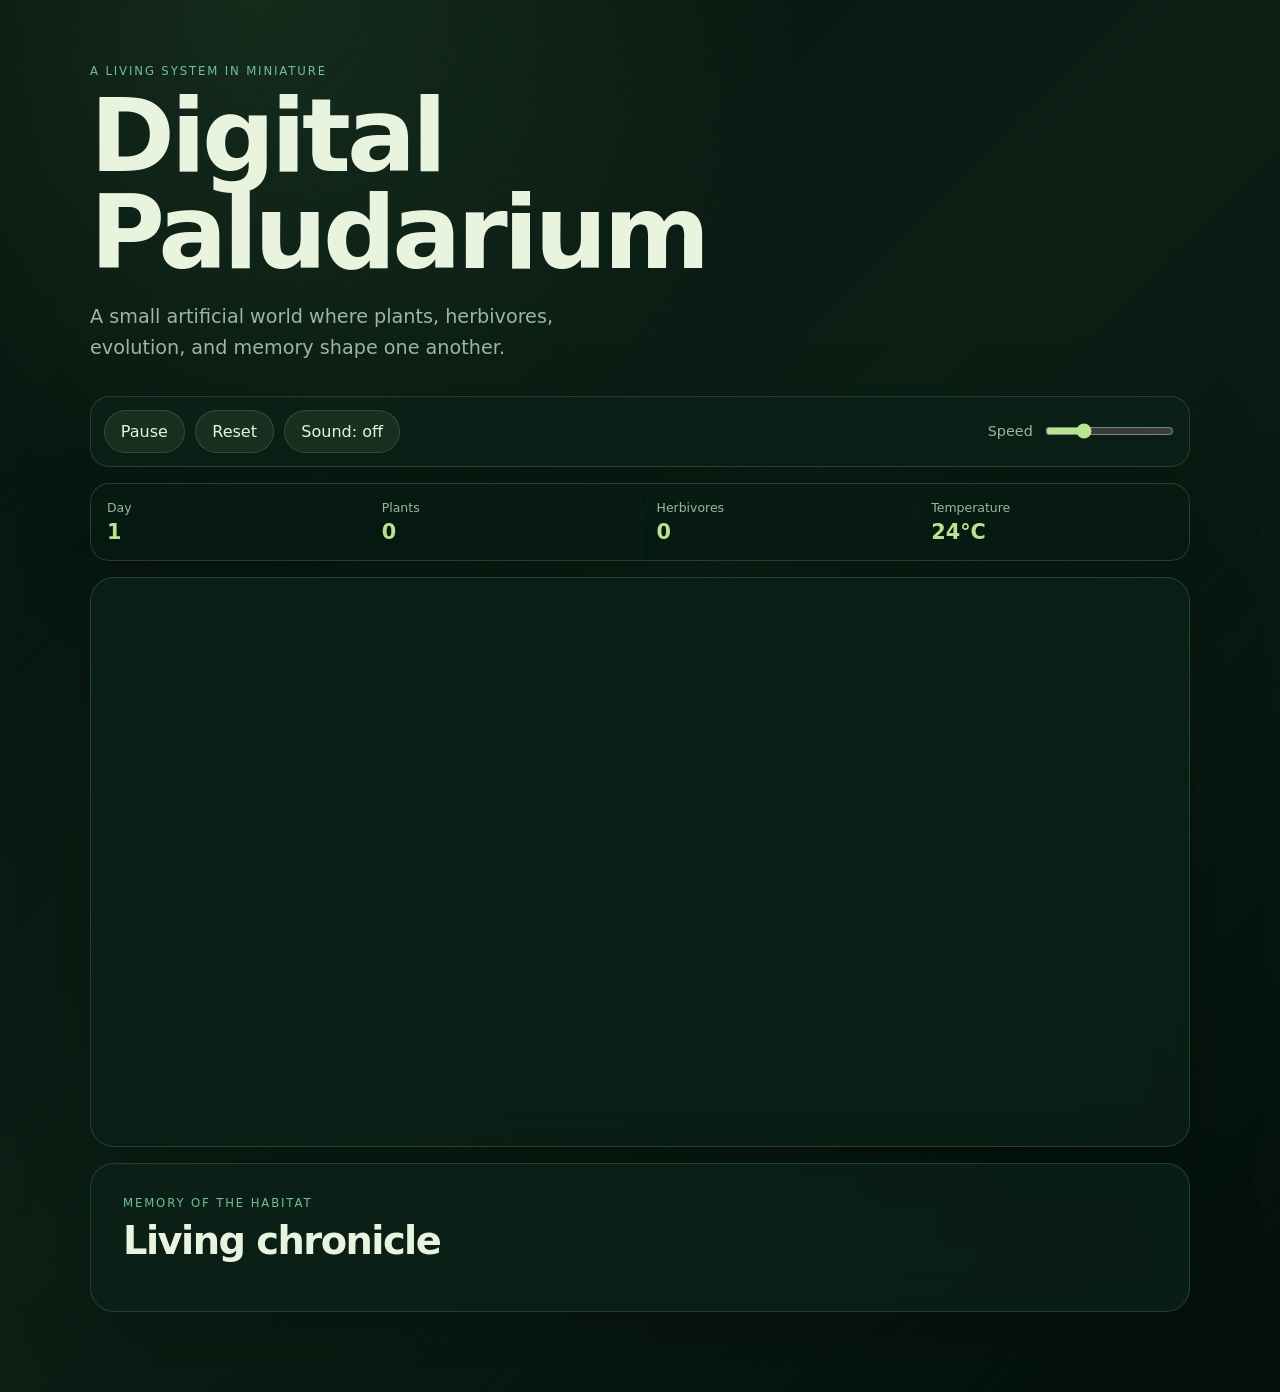
==== index.html @ e99f4d15 "Preserve Digital Paludarium baseline" ====
<!doctype html>
<html lang="en">
<head>
  <meta charset="UTF-8" />
  <meta name="viewport" content="width=device-width, initial-scale=1.0" />
  <meta name="theme-color" content="#07130d" />
  <title>Digital Paludarium</title>
  <link rel="stylesheet" href="style.css" />
</head>
<body>
  <main class="app-shell">
    <section class="hero">
      <p class="eyebrow">A living system in miniature</p>
      <h1>Digital Paludarium</h1>
      <p class="lede">A small artificial world where plants, herbivores, evolution, and memory shape one another.</p>
    </section>

    <section class="controls" aria-label="Simulation controls">
      <button id="toggleBtn">Pause</button>
      <button id="resetBtn">Reset</button>
      <button id="soundBtn">Sound: off</button>
      <label>Speed <input id="speedRange" type="range" min="0.25" max="3" value="1" step="0.25" /></label>
    </section>

    <section class="stats" aria-live="polite">
      <div><span>Day</span><strong id="dayStat">1</strong></div>
      <div><span>Plants</span><strong id="plantStat">0</strong></div>
      <div><span>Herbivores</span><strong id="herbivoreStat">0</strong></div>
      <div><span>Temperature</span><strong id="tempStat">24°C</strong></div>
    </section>

    <section class="world-card">
      <canvas id="world" aria-label="Animated paludarium simulation"></canvas>
    </section>

    <section class="chronicle-card">
      <div class="section-heading">
        <p class="eyebrow">Memory of the habitat</p>
        <h2>Living chronicle</h2>
      </div>
      <ol id="chronicle" class="chronicle"></ol>
    </section>
  </main>

  <script src="audio-safety.js"></script>
  <script src="main.js"></script>
</body>
</html>
---- style.css ----
:root {
  color-scheme: dark;
  --bg: #06110c;
  --panel: rgba(11, 34, 24, 0.76);
  --panel-strong: rgba(14, 45, 31, 0.9);
  --line: rgba(156, 216, 164, 0.18);
  --text: #e9f4df;
  --muted: #9db79d;
  --accent: #b8e68f;
  --accent-2: #72c09a;
  font-family: Inter, ui-sans-serif, system-ui, -apple-system, BlinkMacSystemFont, "Segoe UI", sans-serif;
}

* { box-sizing: border-box; }

body {
  margin: 0;
  min-height: 100vh;
  background:
    radial-gradient(circle at 20% 0%, rgba(82, 153, 96, 0.18), transparent 34rem),
    linear-gradient(135deg, #06110c, #0b1f15 48%, #04100b);
  color: var(--text);
}

button, input { font: inherit; }

button {
  border: 1px solid var(--line);
  border-radius: 999px;
  background: rgba(189, 234, 143, 0.08);
  color: var(--text);
  padding: 0.7rem 1rem;
  cursor: pointer;
}

button:hover { background: rgba(189, 234, 143, 0.16); }

.app-shell {
  width: min(1100px, calc(100% - 2rem));
  margin: 0 auto;
  padding: 4rem 0 5rem;
}

.hero { max-width: 680px; margin-bottom: 2rem; }

.eyebrow {
  margin: 0 0 0.55rem;
  color: var(--accent-2);
  font-size: 0.73rem;
  letter-spacing: 0.16em;
  text-transform: uppercase;
}

h1, h2 { margin: 0; letter-spacing: -0.04em; }

h1 { font-size: clamp(2.8rem, 8vw, 6.5rem); line-height: 0.95; }

h2 { font-size: clamp(1.6rem, 3vw, 2.6rem); }

.lede {
  max-width: 560px;
  color: var(--muted);
  font-size: clamp(1rem, 2vw, 1.2rem);
  line-height: 1.65;
}

.controls,
.stats,
.world-card,
.chronicle-card {
  border: 1px solid var(--line);
  background: var(--panel);
  backdrop-filter: blur(20px);
  box-shadow: 0 24px 80px rgba(0, 0, 0, 0.2);
}

.controls {
  display: flex;
  flex-wrap: wrap;
  gap: 0.65rem;
  align-items: center;
  padding: 0.8rem;
  border-radius: 1.2rem;
}

.controls label {
  display: flex;
  align-items: center;
  gap: 0.65rem;
  margin-left: auto;
  color: var(--muted);
  font-size: 0.9rem;
}

input[type="range"] { accent-color: var(--accent); }

.stats {
  display: grid;
  grid-template-columns: repeat(4, 1fr);
  gap: 1px;
  overflow: hidden;
  margin-top: 1rem;
  border-radius: 1.2rem;
}

.stats div {
  padding: 1rem;
  background: rgba(1, 13, 8, 0.22);
}

.stats span,
.stats strong { display: block; }
.stats span { color: var(--muted); font-size: 0.78rem; }
.stats strong { margin-top: 0.3rem; color: var(--accent); font-size: 1.3rem; }

.world-card {
  height: min(62vw, 570px);
  min-height: 330px;
  margin-top: 1rem;
  overflow: hidden;
  border-radius: 1.5rem;
}

canvas { display: block; width: 100%; height: 100%; }

.chronicle-card {
  margin-top: 1rem;
  padding: clamp(1.2rem, 3vw, 2rem);
  border-radius: 1.5rem;
}

.section-heading { margin-bottom: 1rem; }

.chronicle {
  display: grid;
  gap: 0.65rem;
  margin: 0;
  padding: 0;
  list-style: none;
}

.chronicle li {
  display: grid;
  grid-template-columns: 5.5rem 1fr;
  gap: 1rem;
  padding: 0.85rem 0;
  border-top: 1px solid var(--line);
  color: var(--muted);
  line-height: 1.5;
}

.chronicle li span {
  color: var(--accent);
  font-variant-numeric: tabular-nums;
}

@media (max-width: 620px) {
  .app-shell { width: min(100% - 1rem, 1100px); padding-top: 2rem; }
  .controls label { width: 100%; margin-left: 0; }
  .stats { grid-template-columns: repeat(2, 1fr); }
  .world-card { height: 85vw; min-height: 300px; }
  .chronicle li { grid-template-columns: 4.5rem 1fr; gap: 0.6rem; }
}
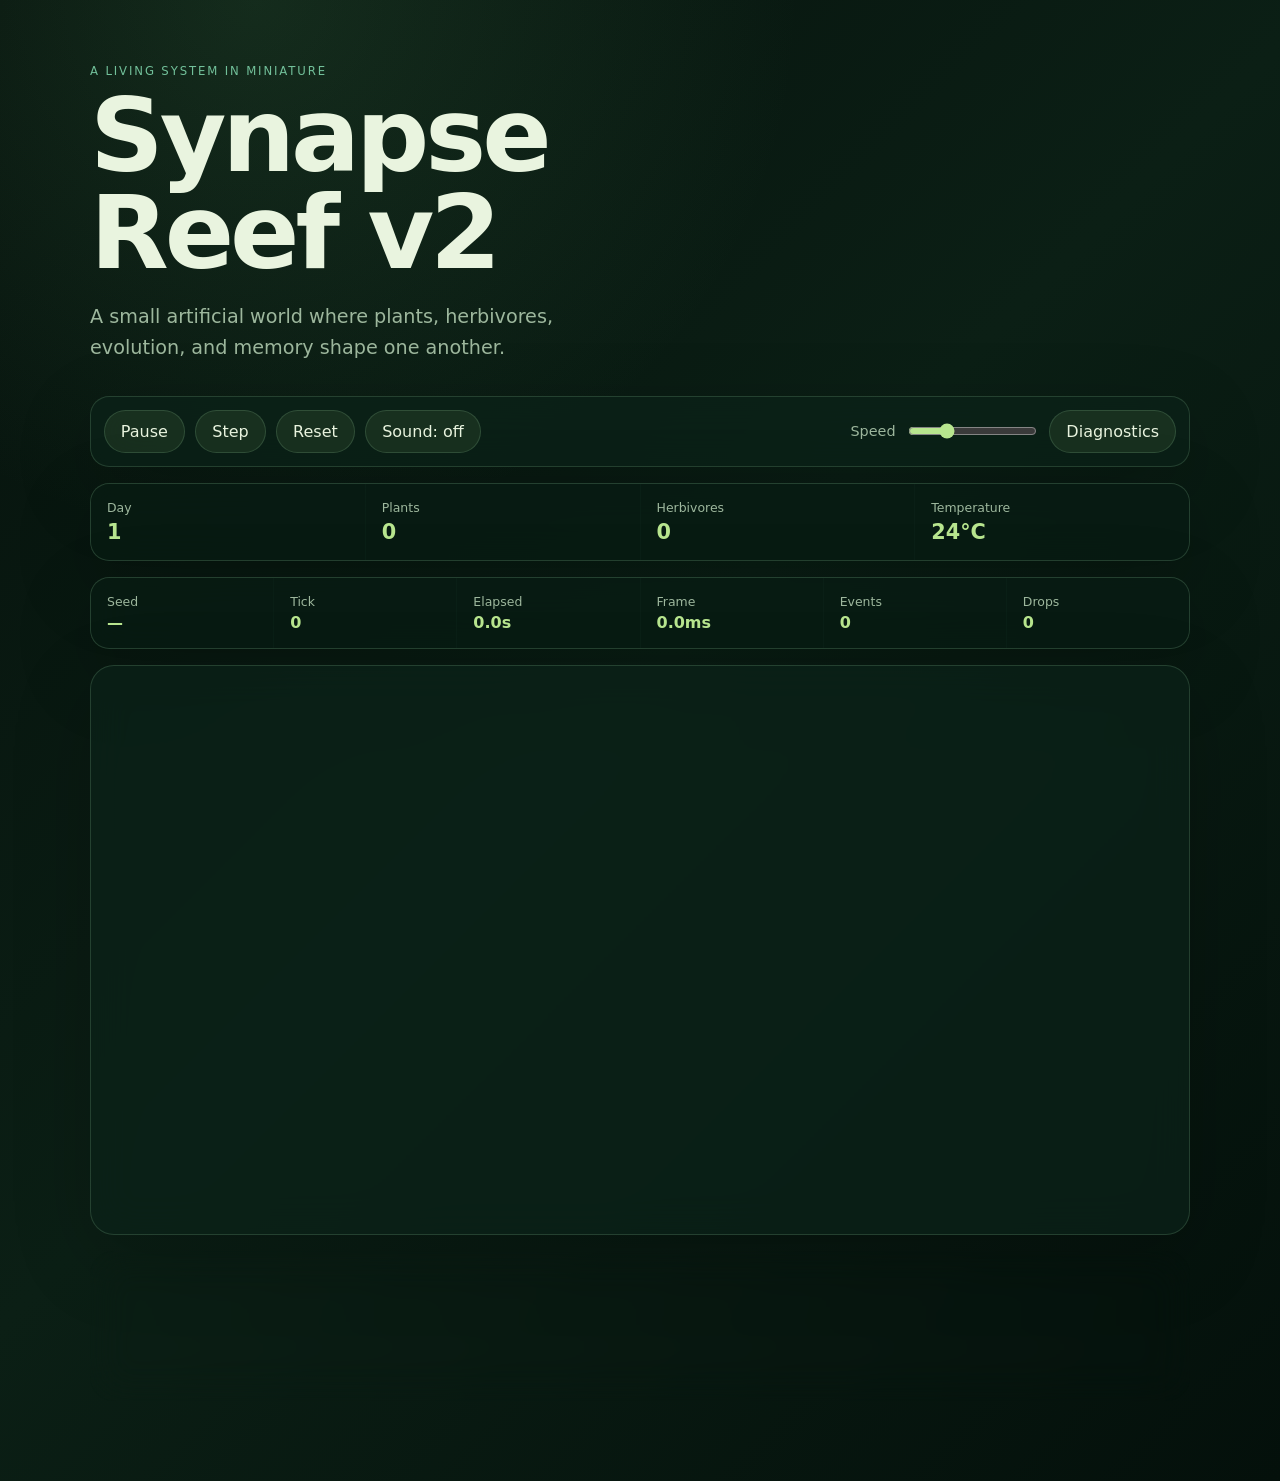
==== commit 748c5a37: "Add Phase 1 deterministic diagnostics foundation" ====
--- a/index.html
+++ b/index.html
@@ -4,22 +4,24 @@
   <meta charset="UTF-8" />
   <meta name="viewport" content="width=device-width, initial-scale=1.0" />
   <meta name="theme-color" content="#07130d" />
-  <title>Digital Paludarium</title>
+  <title>Synapse Reef v2</title>
   <link rel="stylesheet" href="style.css" />
 </head>
 <body>
   <main class="app-shell">
     <section class="hero">
       <p class="eyebrow">A living system in miniature</p>
-      <h1>Digital Paludarium</h1>
+      <h1>Synapse Reef v2</h1>
       <p class="lede">A small artificial world where plants, herbivores, evolution, and memory shape one another.</p>
     </section>
 
     <section class="controls" aria-label="Simulation controls">
       <button id="toggleBtn">Pause</button>
+      <button id="stepBtn">Step</button>
       <button id="resetBtn">Reset</button>
       <button id="soundBtn">Sound: off</button>
       <label>Speed <input id="speedRange" type="range" min="0.25" max="3" value="1" step="0.25" /></label>
+      <button id="diagnosticsBtn" aria-expanded="false">Diagnostics</button>
     </section>
 
     <section class="stats" aria-live="polite">
@@ -27,6 +29,15 @@
       <div><span>Plants</span><strong id="plantStat">0</strong></div>
       <div><span>Herbivores</span><strong id="herbivoreStat">0</strong></div>
       <div><span>Temperature</span><strong id="tempStat">24°C</strong></div>
+    </section>
+
+    <section id="diagnostics" class="diagnostics" hidden aria-live="polite">
+      <div><span>Seed</span><strong id="seedDiag">—</strong></div>
+      <div><span>Tick</span><strong id="tickDiag">0</strong></div>
+      <div><span>Elapsed</span><strong id="elapsedDiag">0.0s</strong></div>
+      <div><span>Frame</span><strong id="frameDiag">0.0ms</strong></div>
+      <div><span>Events</span><strong id="eventsDiag">0</strong></div>
+      <div><span>Drops</span><strong id="dropsDiag">0</strong></div>
     </section>
 
     <section class="world-card">
@@ -43,6 +54,7 @@
   </main>
 
   <script src="audio-safety.js"></script>
+  <script src="phase-1-foundation.js"></script>
   <script src="main.js"></script>
 </body>
 </html>
--- a/style.css
+++ b/style.css
@@ -66,6 +66,7 @@
 
 .controls,
 .stats,
+.diagnostics,
 .world-card,
 .chronicle-card {
   border: 1px solid var(--line);
@@ -94,7 +95,8 @@
 
 input[type="range"] { accent-color: var(--accent); }
 
-.stats {
+.stats,
+.diagnostics {
   display: grid;
   grid-template-columns: repeat(4, 1fr);
   gap: 1px;
@@ -103,15 +105,23 @@
   border-radius: 1.2rem;
 }
 
-.stats div {
+.diagnostics { grid-template-columns: repeat(6, 1fr); }
+
+.stats div,
+.diagnostics div {
   padding: 1rem;
   background: rgba(1, 13, 8, 0.22);
 }
 
 .stats span,
-.stats strong { display: block; }
-.stats span { color: var(--muted); font-size: 0.78rem; }
-.stats strong { margin-top: 0.3rem; color: var(--accent); font-size: 1.3rem; }
+.stats strong,
+.diagnostics span,
+.diagnostics strong { display: block; }
+.stats span,
+.diagnostics span { color: var(--muted); font-size: 0.78rem; }
+.stats strong,
+.diagnostics strong { margin-top: 0.3rem; color: var(--accent); font-size: 1.3rem; }
+.diagnostics strong { font-size: 1rem; }
 
 .world-card {
   height: min(62vw, 570px);
@@ -154,6 +164,10 @@
   font-variant-numeric: tabular-nums;
 }
 
+@media (max-width: 760px) {
+  .diagnostics { grid-template-columns: repeat(3, 1fr); }
+}
+
 @media (max-width: 620px) {
   .app-shell { width: min(100% - 1rem, 1100px); padding-top: 2rem; }
   .controls label { width: 100%; margin-left: 0; }
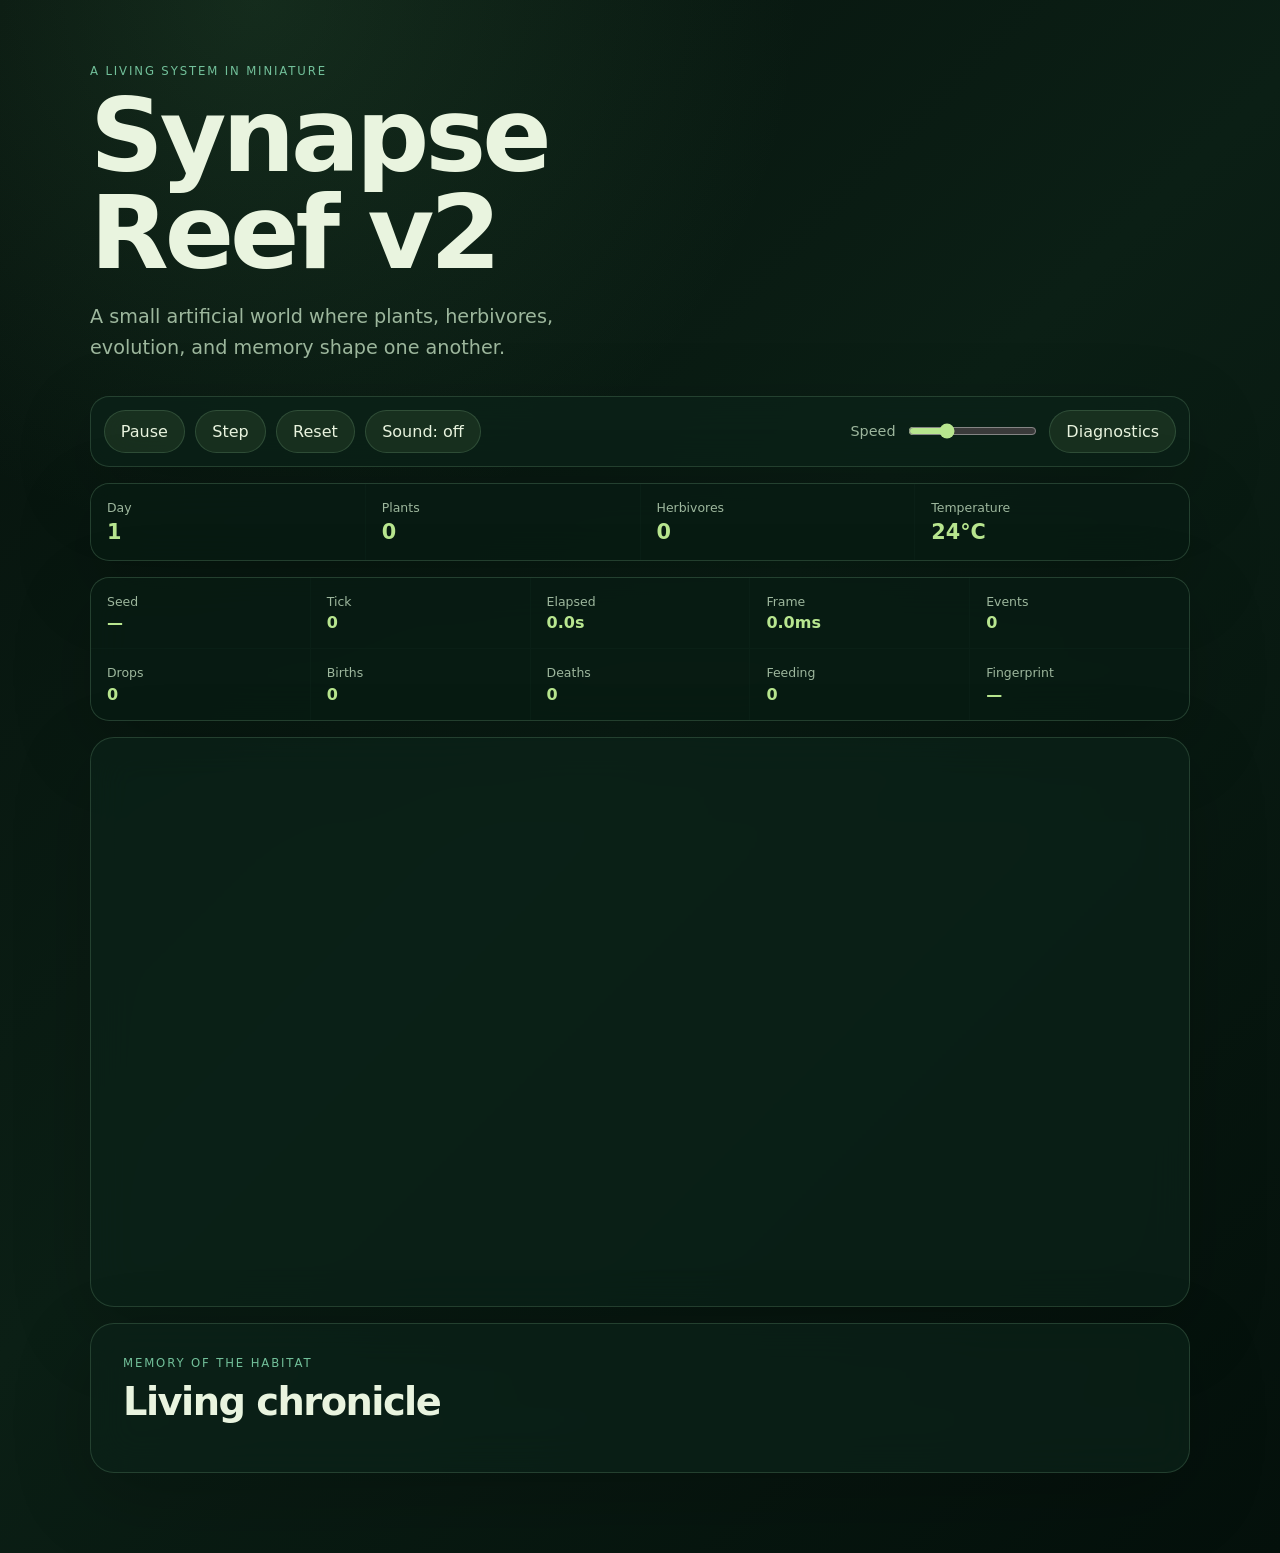
==== commit 49613d8d: "Harden Phase 1 determinism and event accounting" ====
--- a/index.html
+++ b/index.html
@@ -38,6 +38,10 @@
       <div><span>Frame</span><strong id="frameDiag">0.0ms</strong></div>
       <div><span>Events</span><strong id="eventsDiag">0</strong></div>
       <div><span>Drops</span><strong id="dropsDiag">0</strong></div>
+      <div><span>Births</span><strong id="birthsDiag">0</strong></div>
+      <div><span>Deaths</span><strong id="deathsDiag">0</strong></div>
+      <div><span>Feeding</span><strong id="feedingsDiag">0</strong></div>
+      <div><span>Fingerprint</span><strong id="fingerprintDiag">—</strong></div>
     </section>
 
     <section class="world-card">
--- a/style.css
+++ b/style.css
@@ -105,7 +105,7 @@
   border-radius: 1.2rem;
 }
 
-.diagnostics { grid-template-columns: repeat(6, 1fr); }
+.diagnostics { grid-template-columns: repeat(5, 1fr); }
 
 .stats div,
 .diagnostics div {
@@ -121,7 +121,7 @@
 .diagnostics span { color: var(--muted); font-size: 0.78rem; }
 .stats strong,
 .diagnostics strong { margin-top: 0.3rem; color: var(--accent); font-size: 1.3rem; }
-.diagnostics strong { font-size: 1rem; }
+.diagnostics strong { font-size: 1rem; overflow-wrap: anywhere; }
 
 .world-card {
   height: min(62vw, 570px);
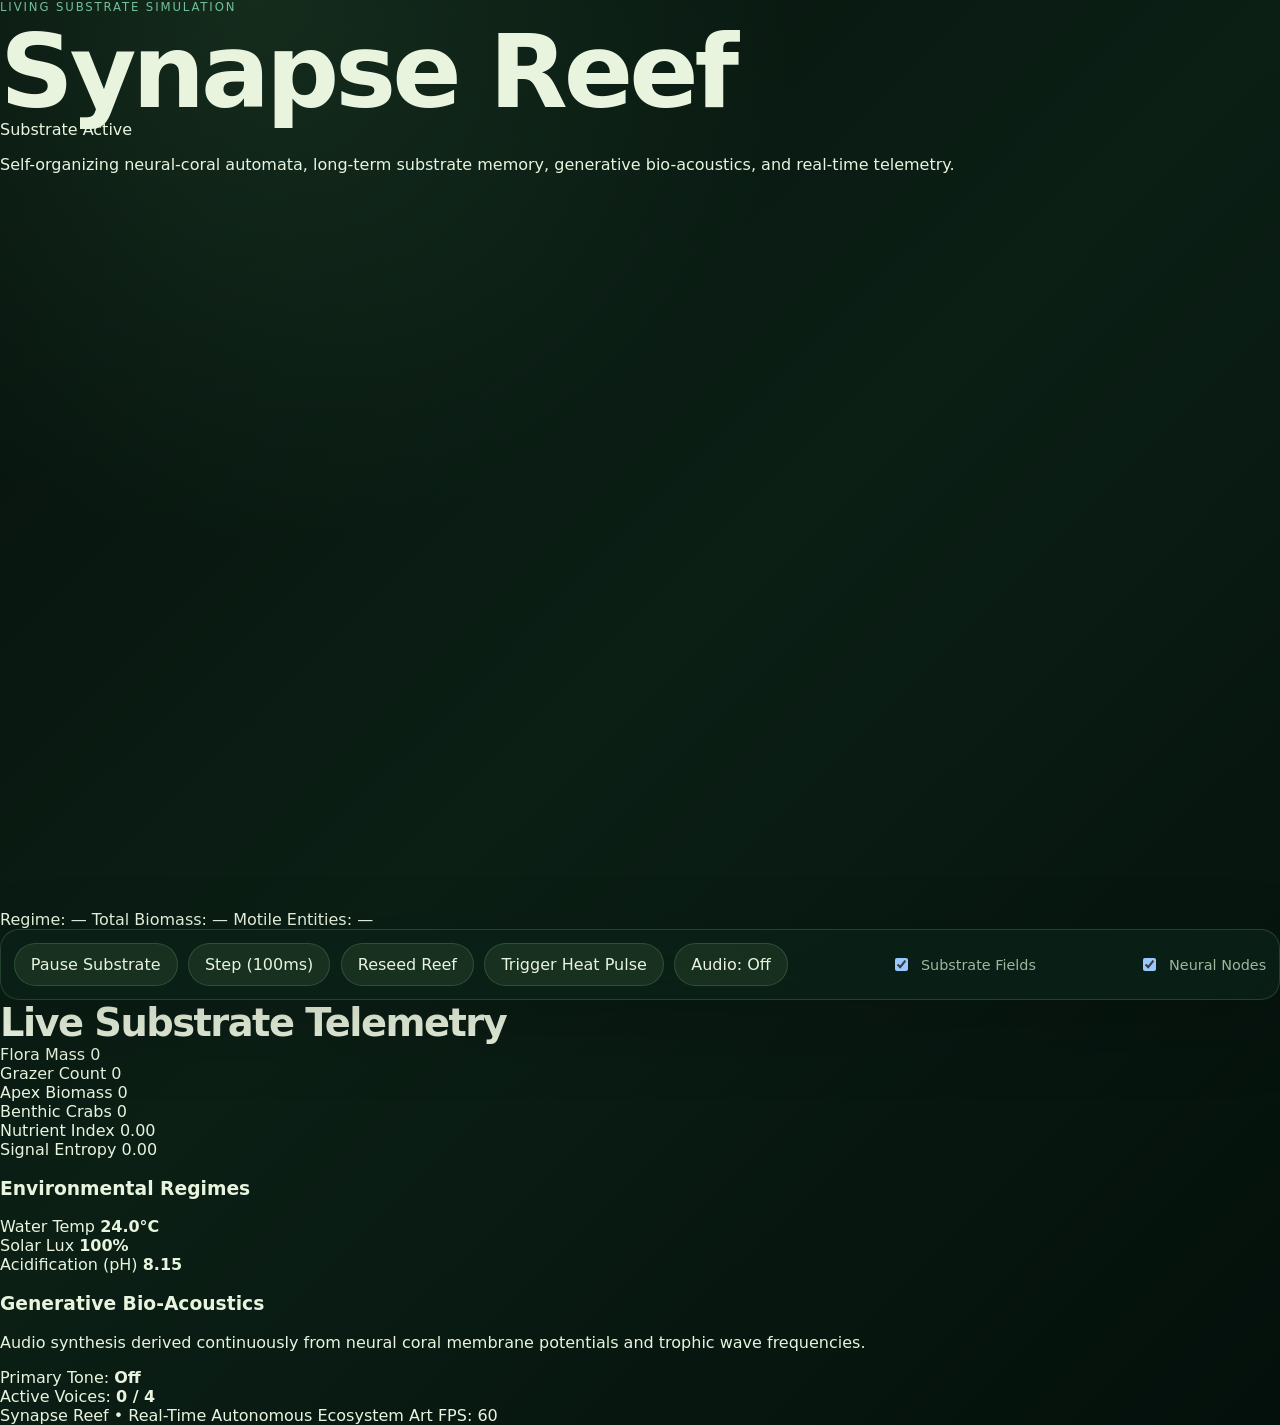
==== commit 36215df5: "Replace index.html with authentic 1:1 gallery version" ====
--- a/index.html
+++ b/index.html
@@ -1,64 +1,118 @@
-<!doctype html>
+<!DOCTYPE html>
 <html lang="en">
 <head>
-  <meta charset="UTF-8" />
-  <meta name="viewport" content="width=device-width, initial-scale=1.0" />
-  <meta name="theme-color" content="#07130d" />
-  <title>Synapse Reef v2</title>
-  <link rel="stylesheet" href="style.css" />
+  <meta charset="UTF-8">
+  <meta name="viewport" content="width=device-width, initial-scale=1.0">
+  <title>Synapse Reef</title>
+  <link rel="stylesheet" href="style.css">
 </head>
 <body>
-  <main class="app-shell">
-    <section class="hero">
-      <p class="eyebrow">A living system in miniature</p>
-      <h1>Synapse Reef v2</h1>
-      <p class="lede">A small artificial world where plants, herbivores, evolution, and memory shape one another.</p>
-    </section>
+  <div class="wrap">
+    <header class="header">
+      <div class="title-row">
+        <div>
+          <p class="eyebrow">Living Substrate Simulation</p>
+          <h1>Synapse Reef</h1>
+        </div>
+        <div class="status-pill" id="systemState">Substrate Active</div>
+      </div>
+      <p class="subtitle">
+        Self-organizing neural-coral automata, long-term substrate memory, generative bio-acoustics, and real-time telemetry.
+      </p>
+    </header>
 
-    <section class="controls" aria-label="Simulation controls">
-      <button id="toggleBtn">Pause</button>
-      <button id="stepBtn">Step</button>
-      <button id="resetBtn">Reset</button>
-      <button id="soundBtn">Sound: off</button>
-      <label>Speed <input id="speedRange" type="range" min="0.25" max="3" value="1" step="0.25" /></label>
-      <button id="diagnosticsBtn" aria-expanded="false">Diagnostics</button>
-    </section>
+    <main class="grid">
+      <section class="viewport-card card">
+        <div class="canvas-wrap">
+          <canvas id="reefCanvas" width="960" height="540"></canvas>
+          <div class="hud" id="hud">
+            <span id="hudRegime">Regime: —</span>
+            <span id="hudBiomass">Total Biomass: —</span>
+            <span id="hudOrganisms">Motile Entities: —</span>
+          </div>
+        </div>
+        <div class="controls">
+          <button id="toggleBtn" class="btn primary">Pause Substrate</button>
+          <button id="stepBtn" class="btn">Step (100ms)</button>
+          <button id="seedBtn" class="btn">Reseed Reef</button>
+          <button id="stressBtn" class="btn danger">Trigger Heat Pulse</button>
+          <button id="audioBtn" class="btn secondary">Audio: Off</button>
+          <label class="toggle-wrap">
+            <input type="checkbox" id="fieldToggle" checked>
+            <span>Substrate Fields</span>
+          </label>
+          <label class="toggle-wrap">
+            <input type="checkbox" id="neuralToggle" checked>
+            <span>Neural Nodes</span>
+          </label>
+        </div>
+      </section>
 
-    <section class="stats" aria-live="polite">
-      <div><span>Day</span><strong id="dayStat">1</strong></div>
-      <div><span>Plants</span><strong id="plantStat">0</strong></div>
-      <div><span>Herbivores</span><strong id="herbivoreStat">0</strong></div>
-      <div><span>Temperature</span><strong id="tempStat">24°C</strong></div>
-    </section>
+      <section class="telemetry-card card">
+        <h2>Live Substrate Telemetry</h2>
+        <div class="metric-grid">
+          <div class="metric">
+            <span class="metric-label">Flora Mass</span>
+            <span class="metric-val" id="floraVal">0</span>
+          </div>
+          <div class="metric">
+            <span class="metric-label">Grazer Count</span>
+            <span class="metric-val" id="grazerVal">0</span>
+          </div>
+          <div class="metric">
+            <span class="metric-label">Apex Biomass</span>
+            <span class="metric-val" id="apexVal">0</span>
+          </div>
+          <div class="metric">
+            <span class="metric-label">Benthic Crabs</span>
+            <span class="metric-val" id="crabVal">0</span>
+          </div>
+          <div class="metric">
+            <span class="metric-label">Nutrient Index</span>
+            <span class="metric-val" id="nutrientVal">0.00</span>
+          </div>
+          <div class="metric">
+            <span class="metric-label">Signal Entropy</span>
+            <span class="metric-val" id="entropyVal">0.00</span>
+          </div>
+        </div>
 
-    <section id="diagnostics" class="diagnostics" hidden aria-live="polite">
-      <div><span>Seed</span><strong id="seedDiag">—</strong></div>
-      <div><span>Tick</span><strong id="tickDiag">0</strong></div>
-      <div><span>Elapsed</span><strong id="elapsedDiag">0.0s</strong></div>
-      <div><span>Frame</span><strong id="frameDiag">0.0ms</strong></div>
-      <div><span>Events</span><strong id="eventsDiag">0</strong></div>
-      <div><span>Drops</span><strong id="dropsDiag">0</strong></div>
-      <div><span>Births</span><strong id="birthsDiag">0</strong></div>
-      <div><span>Deaths</span><strong id="deathsDiag">0</strong></div>
-      <div><span>Feeding</span><strong id="feedingsDiag">0</strong></div>
-      <div><span>Fingerprint</span><strong id="fingerprintDiag">—</strong></div>
-    </section>
+        <div class="env-block">
+          <h3>Environmental Regimes</h3>
+          <div class="regime-grid">
+            <div class="env-item">
+              <span>Water Temp</span>
+              <strong id="tempDisplay">24.0°C</strong>
+            </div>
+            <div class="env-item">
+              <span>Solar Lux</span>
+              <strong id="luxDisplay">100%</strong>
+            </div>
+            <div class="env-item">
+              <span>Acidification (pH)</span>
+              <strong id="phDisplay">8.15</strong>
+            </div>
+          </div>
+        </div>
 
-    <section class="world-card">
-      <canvas id="world" aria-label="Animated paludarium simulation"></canvas>
-    </section>
+        <div class="audio-panel">
+          <h3>Generative Bio-Acoustics</h3>
+          <p class="subtle">Audio synthesis derived continuously from neural coral membrane potentials and trophic wave frequencies.</p>
+          <div class="audio-metrics">
+            <div><span>Primary Tone:</span> <strong id="toneDisplay">Off</strong></div>
+            <div><span>Active Voices:</span> <strong id="voicesDisplay">0 / 4</strong></div>
+          </div>
+        </div>
+      </section>
+    </main>
 
-    <section class="chronicle-card">
-      <div class="section-heading">
-        <p class="eyebrow">Memory of the habitat</p>
-        <h2>Living chronicle</h2>
-      </div>
-      <ol id="chronicle" class="chronicle"></ol>
-    </section>
-  </main>
+    <footer class="footer">
+      <span>Synapse Reef • Real-Time Autonomous Ecosystem Art</span>
+      <span id="fpsCounter">FPS: 60</span>
+    </footer>
+  </div>
 
   <script src="audio-safety.js"></script>
-  <script src="phase-1-foundation.js"></script>
   <script src="main.js"></script>
 </body>
 </html>
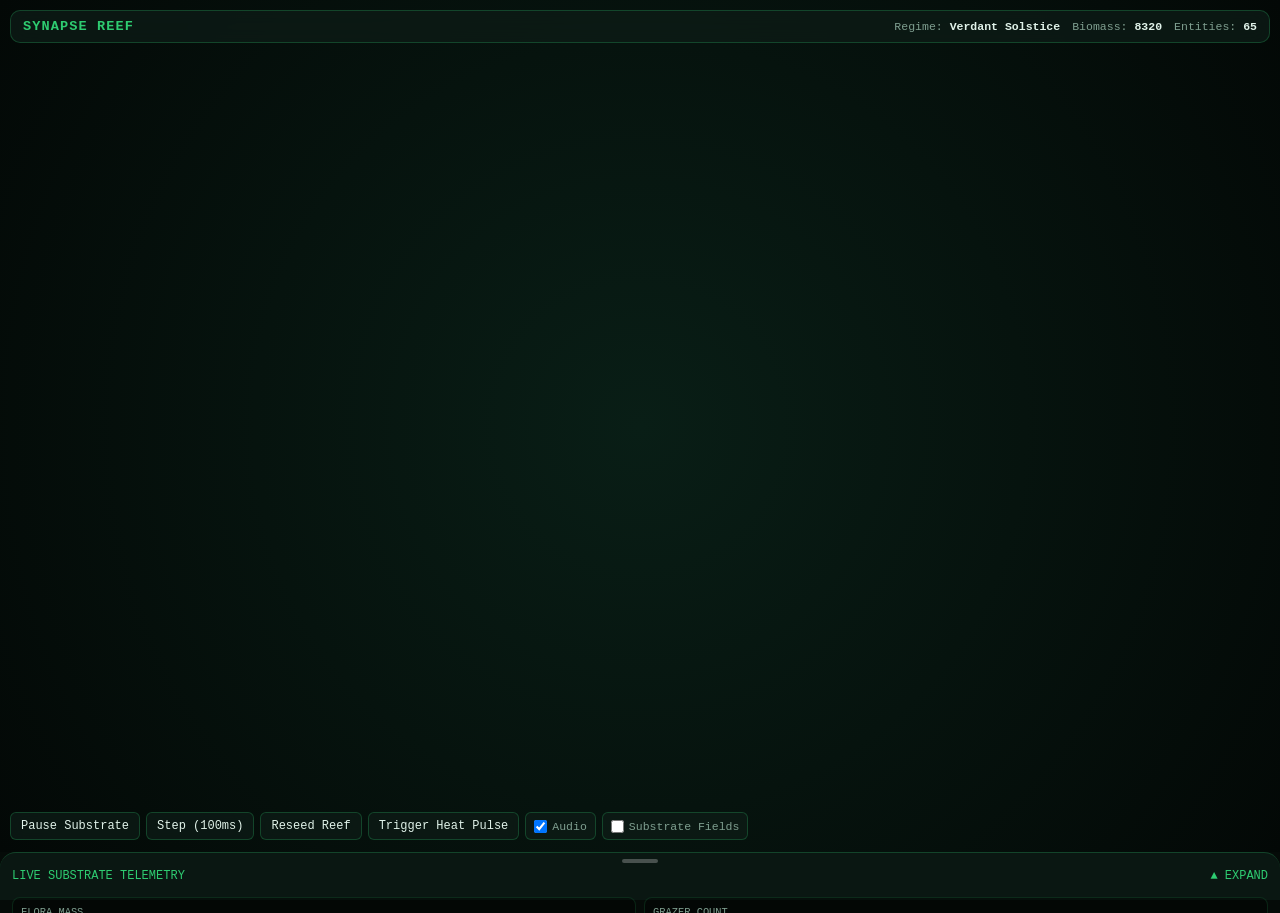
==== commit 96ff5937: "refactor: responsive full-viewport HUD and collapsible telemetry drawer" ====
--- a/index.html
+++ b/index.html
@@ -2,114 +2,84 @@
 <html lang="en">
 <head>
   <meta charset="UTF-8">
-  <meta name="viewport" content="width=device-width, initial-scale=1.0">
-  <title>Synapse Reef</title>
+  <meta name="viewport" content="width=device-width, initial-scale=1.0, maximum-scale=1.0, user-scalable=no, viewport-fit=cover">
+  <title>Synapse Reef • Autonomous Neural Coral</title>
   <link rel="stylesheet" href="style.css">
 </head>
 <body>
-  <div class="wrap">
-    <header class="header">
-      <div class="title-row">
-        <div>
-          <p class="eyebrow">Living Substrate Simulation</p>
+  <div class="app-container">
+    
+    <section class="viewport-section" id="viewport">
+      <div class="canvas-hud-header">
+        <div class="hud-title-group">
           <h1>Synapse Reef</h1>
         </div>
-        <div class="status-pill" id="systemState">Substrate Active</div>
+        <div class="hud-badges">
+          <span>Regime: <strong id="hudRegime">Verdant Solstice</strong></span>
+          <span>Biomass: <strong id="hudBiomass">8320</strong></span>
+          <span>Entities: <strong id="hudEntities">65</strong></span>
+        </div>
       </div>
-      <p class="subtitle">
-        Self-organizing neural-coral automata, long-term substrate memory, generative bio-acoustics, and real-time telemetry.
-      </p>
-    </header>
 
-    <main class="grid">
-      <section class="viewport-card card">
-        <div class="canvas-wrap">
-          <canvas id="reefCanvas" width="960" height="540"></canvas>
-          <div class="hud" id="hud">
-            <span id="hudRegime">Regime: —</span>
-            <span id="hudBiomass">Total Biomass: —</span>
-            <span id="hudOrganisms">Motile Entities: —</span>
+      <canvas id="reefCanvas"></canvas>
+
+      <div class="canvas-controls-bar">
+        <button class="control-btn" id="btnPause">Pause Substrate</button>
+        <button class="control-btn" id="btnStep">Step (100ms)</button>
+        <button class="control-btn" id="btnReseed">Reseed Reef</button>
+        <button class="control-btn" id="btnHeatPulse">Trigger Heat Pulse</button>
+        <label class="control-toggle">
+          <input type="checkbox" id="chkAudio" checked> Audio
+        </label>
+        <label class="control-toggle">
+          <input type="checkbox" id="chkSubstrate"> Substrate Fields
+        </label>
+      </div>
+    </section>
+
+    <div class="telemetry-drawer" id="telemetryDrawer">
+      <div class="drawer-header" id="drawerToggle">
+        <div class="drawer-pill"></div>
+        <div class="drawer-title-row">
+          <span>Live Substrate Telemetry</span>
+          <span id="drawerIndicator">▲ Expand</span>
+        </div>
+      </div>
+
+      <div class="drawer-content">
+        <div class="metric-card">
+          <div class="metric-label">Flora Mass</div>
+          <div class="metric-val" id="metricFlora">7900</div>
+        </div>
+        <div class="metric-card">
+          <div class="metric-label">Grazer Count</div>
+          <div class="metric-val" id="metricGrazer">42</div>
+        </div>
+        <div class="metric-card">
+          <div class="metric-label">Apex Biomass</div>
+          <div class="metric-val" id="metricApex">5</div>
+        </div>
+        <div class="metric-card">
+          <div class="metric-label">Benthic Crabs</div>
+          <div class="metric-val" id="metricCrabs">18</div>
+        </div>
+        <div class="metric-card">
+          <div class="metric-label">Nutrient Index</div>
+          <div class="metric-val" id="metricNutrient">1.13</div>
+        </div>
+        <div class="metric-card">
+          <div class="metric-label">Signal Entropy</div>
+          <div class="metric-val" id="metricEntropy">0.28</div>
+        </div>
+        <div class="metric-card metric-full">
+          <div class="metric-label">Environmental Regimes</div>
+          <div class="metric-val" style="font-size:0.85rem;" id="metricEnv">
+            Water Temp: 25.5°C | Solar Lux: 100% | pH: 8.15
           </div>
         </div>
-        <div class="controls">
-          <button id="toggleBtn" class="btn primary">Pause Substrate</button>
-          <button id="stepBtn" class="btn">Step (100ms)</button>
-          <button id="seedBtn" class="btn">Reseed Reef</button>
-          <button id="stressBtn" class="btn danger">Trigger Heat Pulse</button>
-          <button id="audioBtn" class="btn secondary">Audio: Off</button>
-          <label class="toggle-wrap">
-            <input type="checkbox" id="fieldToggle" checked>
-            <span>Substrate Fields</span>
-          </label>
-          <label class="toggle-wrap">
-            <input type="checkbox" id="neuralToggle" checked>
-            <span>Neural Nodes</span>
-          </label>
-        </div>
-      </section>
+      </div>
+    </div>
 
-      <section class="telemetry-card card">
-        <h2>Live Substrate Telemetry</h2>
-        <div class="metric-grid">
-          <div class="metric">
-            <span class="metric-label">Flora Mass</span>
-            <span class="metric-val" id="floraVal">0</span>
-          </div>
-          <div class="metric">
-            <span class="metric-label">Grazer Count</span>
-            <span class="metric-val" id="grazerVal">0</span>
-          </div>
-          <div class="metric">
-            <span class="metric-label">Apex Biomass</span>
-            <span class="metric-val" id="apexVal">0</span>
-          </div>
-          <div class="metric">
-            <span class="metric-label">Benthic Crabs</span>
-            <span class="metric-val" id="crabVal">0</span>
-          </div>
-          <div class="metric">
-            <span class="metric-label">Nutrient Index</span>
-            <span class="metric-val" id="nutrientVal">0.00</span>
-          </div>
-          <div class="metric">
-            <span class="metric-label">Signal Entropy</span>
-            <span class="metric-val" id="entropyVal">0.00</span>
-          </div>
-        </div>
-
-        <div class="env-block">
-          <h3>Environmental Regimes</h3>
-          <div class="regime-grid">
-            <div class="env-item">
-              <span>Water Temp</span>
-              <strong id="tempDisplay">24.0°C</strong>
-            </div>
-            <div class="env-item">
-              <span>Solar Lux</span>
-              <strong id="luxDisplay">100%</strong>
-            </div>
-            <div class="env-item">
-              <span>Acidification (pH)</span>
-              <strong id="phDisplay">8.15</strong>
-            </div>
-          </div>
-        </div>
-
-        <div class="audio-panel">
-          <h3>Generative Bio-Acoustics</h3>
-          <p class="subtle">Audio synthesis derived continuously from neural coral membrane potentials and trophic wave frequencies.</p>
-          <div class="audio-metrics">
-            <div><span>Primary Tone:</span> <strong id="toneDisplay">Off</strong></div>
-            <div><span>Active Voices:</span> <strong id="voicesDisplay">0 / 4</strong></div>
-          </div>
-        </div>
-      </section>
-    </main>
-
-    <footer class="footer">
-      <span>Synapse Reef • Real-Time Autonomous Ecosystem Art</span>
-      <span id="fpsCounter">FPS: 60</span>
-    </footer>
   </div>
 
   <script src="audio-safety.js"></script>
--- a/style.css
+++ b/style.css
@@ -1,177 +1,219 @@
 :root {
-  color-scheme: dark;
-  --bg: #06110c;
-  --panel: rgba(11, 34, 24, 0.76);
-  --panel-strong: rgba(14, 45, 31, 0.9);
-  --line: rgba(156, 216, 164, 0.18);
-  --text: #e9f4df;
-  --muted: #9db79d;
-  --accent: #b8e68f;
-  --accent-2: #72c09a;
-  font-family: Inter, ui-sans-serif, system-ui, -apple-system, BlinkMacSystemFont, "Segoe UI", sans-serif;
-}
-
-* { box-sizing: border-box; }
-
-body {
-  margin: 0;
-  min-height: 100vh;
-  background:
-    radial-gradient(circle at 20% 0%, rgba(82, 153, 96, 0.18), transparent 34rem),
-    linear-gradient(135deg, #06110c, #0b1f15 48%, #04100b);
-  color: var(--text);
-}
-
-button, input { font: inherit; }
-
-button {
-  border: 1px solid var(--line);
-  border-radius: 999px;
-  background: rgba(189, 234, 143, 0.08);
-  color: var(--text);
-  padding: 0.7rem 1rem;
-  cursor: pointer;
-}
-
-button:hover { background: rgba(189, 234, 143, 0.16); }
-
-.app-shell {
-  width: min(1100px, calc(100% - 2rem));
-  margin: 0 auto;
-  padding: 4rem 0 5rem;
-}
-
-.hero { max-width: 680px; margin-bottom: 2rem; }
-
-.eyebrow {
-  margin: 0 0 0.55rem;
-  color: var(--accent-2);
-  font-size: 0.73rem;
-  letter-spacing: 0.16em;
-  text-transform: uppercase;
-}
-
-h1, h2 { margin: 0; letter-spacing: -0.04em; }
-
-h1 { font-size: clamp(2.8rem, 8vw, 6.5rem); line-height: 0.95; }
-
-h2 { font-size: clamp(1.6rem, 3vw, 2.6rem); }
-
-.lede {
-  max-width: 560px;
-  color: var(--muted);
-  font-size: clamp(1rem, 2vw, 1.2rem);
-  line-height: 1.65;
-}
-
-.controls,
-.stats,
-.diagnostics,
-.world-card,
-.chronicle-card {
-  border: 1px solid var(--line);
-  background: var(--panel);
-  backdrop-filter: blur(20px);
-  box-shadow: 0 24px 80px rgba(0, 0, 0, 0.2);
-}
-
-.controls {
-  display: flex;
-  flex-wrap: wrap;
-  gap: 0.65rem;
-  align-items: center;
-  padding: 0.8rem;
-  border-radius: 1.2rem;
-}
-
-.controls label {
-  display: flex;
-  align-items: center;
-  gap: 0.65rem;
-  margin-left: auto;
-  color: var(--muted);
-  font-size: 0.9rem;
-}
-
-input[type="range"] { accent-color: var(--accent); }
-
-.stats,
-.diagnostics {
-  display: grid;
-  grid-template-columns: repeat(4, 1fr);
-  gap: 1px;
-  overflow: hidden;
-  margin-top: 1rem;
-  border-radius: 1.2rem;
-}
-
-.diagnostics { grid-template-columns: repeat(5, 1fr); }
-
-.stats div,
-.diagnostics div {
-  padding: 1rem;
-  background: rgba(1, 13, 8, 0.22);
-}
-
-.stats span,
-.stats strong,
-.diagnostics span,
-.diagnostics strong { display: block; }
-.stats span,
-.diagnostics span { color: var(--muted); font-size: 0.78rem; }
-.stats strong,
-.diagnostics strong { margin-top: 0.3rem; color: var(--accent); font-size: 1.3rem; }
-.diagnostics strong { font-size: 1rem; overflow-wrap: anywhere; }
-
-.world-card {
-  height: min(62vw, 570px);
-  min-height: 330px;
-  margin-top: 1rem;
-  overflow: hidden;
-  border-radius: 1.5rem;
-}
-
-canvas { display: block; width: 100%; height: 100%; }
-
-.chronicle-card {
-  margin-top: 1rem;
-  padding: clamp(1.2rem, 3vw, 2rem);
-  border-radius: 1.5rem;
-}
-
-.section-heading { margin-bottom: 1rem; }
-
-.chronicle {
-  display: grid;
-  gap: 0.65rem;
+  --bg-primary: #050b08;
+  --bg-surface: #0a1712;
+  --bg-card: rgba(14, 28, 22, 0.78);
+  --border-color: rgba(46, 204, 113, 0.25);
+  --border-focus: rgba(46, 204, 113, 0.6);
+  --accent-green: #2ecc71;
+  --accent-emerald: #1abc9c;
+  --accent-amber: #f39c12;
+  --text-primary: #e0f2e9;
+  --text-secondary: #7f9f90;
+  --font-mono: 'Courier New', Courier, monospace;
+}
+
+* {
+  box-sizing: border-box;
   margin: 0;
   padding: 0;
-  list-style: none;
-}
-
-.chronicle li {
+  -webkit-tap-highlight-color: transparent;
+}
+
+body {
+  background-color: var(--bg-primary);
+  color: var(--text-primary);
+  font-family: -apple-system, BlinkMacSystemFont, "Segoe UI", Roboto, Helvetica, Arial, sans-serif;
+  height: 100dvh;
+  width: 100vw;
+  overflow: hidden;
+  display: flex;
+  flex-direction: column;
+}
+
+.app-container {
+  display: flex;
+  flex-direction: column;
+  height: 100%;
+  width: 100%;
+  position: relative;
+}
+
+.viewport-section {
+  position: relative;
+  flex: 1 1 auto;
+  width: 100%;
+  height: 100%;
+  overflow: hidden;
+  background: radial-gradient(circle at center, #091e16 0%, #030806 100%);
+}
+
+#reefCanvas {
+  position: absolute;
+  top: 0;
+  left: 0;
+  width: 100%;
+  height: 100%;
+  display: block;
+}
+
+.canvas-hud-header {
+  position: absolute;
+  top: 10px;
+  left: 10px;
+  right: 10px;
+  display: flex;
+  align-items: center;
+  justify-content: space-between;
+  padding: 8px 12px;
+  background: var(--bg-card);
+  backdrop-filter: blur(10px);
+  -webkit-backdrop-filter: blur(10px);
+  border: 1px solid var(--border-color);
+  border-radius: 10px;
+  z-index: 10;
+  pointer-events: none;
+}
+
+.hud-title-group h1 {
+  font-size: 0.85rem;
+  letter-spacing: 0.08em;
+  text-transform: uppercase;
+  color: var(--accent-green);
+  font-family: var(--font-mono);
+}
+
+.hud-badges {
+  display: flex;
+  gap: 12px;
+  font-family: var(--font-mono);
+  font-size: 0.72rem;
+  color: var(--text-secondary);
+}
+
+.hud-badges span strong {
+  color: var(--text-primary);
+}
+
+.canvas-controls-bar {
+  position: absolute;
+  bottom: 12px;
+  left: 10px;
+  right: 10px;
+  display: flex;
+  flex-wrap: wrap;
+  gap: 6px;
+  z-index: 10;
+}
+
+.control-btn {
+  background: var(--bg-card);
+  color: var(--text-primary);
+  border: 1px solid var(--border-color);
+  backdrop-filter: blur(8px);
+  -webkit-backdrop-filter: blur(8px);
+  padding: 6px 10px;
+  border-radius: 6px;
+  font-size: 0.75rem;
+  font-family: var(--font-mono);
+  cursor: pointer;
+  transition: all 0.15s ease;
+}
+
+.control-btn:active {
+  background: var(--accent-green);
+  color: var(--bg-primary);
+}
+
+.control-toggle {
+  display: flex;
+  align-items: center;
+  gap: 5px;
+  font-size: 0.72rem;
+  font-family: var(--font-mono);
+  color: var(--text-secondary);
+  background: var(--bg-card);
+  padding: 4px 8px;
+  border-radius: 6px;
+  border: 1px solid var(--border-color);
+}
+
+.telemetry-drawer {
+  position: relative;
+  background: var(--bg-surface);
+  border-top: 1px solid var(--border-color);
+  border-radius: 16px 16px 0 0;
+  z-index: 20;
+  display: flex;
+  flex-direction: column;
+  transition: max-height 0.3s cubic-bezier(0.16, 1, 0.3, 1);
+  max-height: 48px;
+}
+
+.telemetry-drawer.expanded {
+  max-height: 52dvh;
+}
+
+.drawer-header {
+  display: flex;
+  flex-direction: column;
+  align-items: center;
+  padding: 6px 12px 10px 12px;
+  cursor: pointer;
+  user-select: none;
+}
+
+.drawer-pill {
+  width: 36px;
+  height: 4px;
+  background: rgba(255, 255, 255, 0.25);
+  border-radius: 2px;
+  margin-bottom: 6px;
+}
+
+.drawer-title-row {
+  width: 100%;
+  display: flex;
+  justify-content: space-between;
+  align-items: center;
+  font-family: var(--font-mono);
+  font-size: 0.75rem;
+  color: var(--accent-green);
+  text-transform: uppercase;
+}
+
+.drawer-content {
+  overflow-y: auto;
+  padding: 4px 12px 16px 12px;
   display: grid;
-  grid-template-columns: 5.5rem 1fr;
-  gap: 1rem;
-  padding: 0.85rem 0;
-  border-top: 1px solid var(--line);
-  color: var(--muted);
-  line-height: 1.5;
-}
-
-.chronicle li span {
-  color: var(--accent);
-  font-variant-numeric: tabular-nums;
-}
-
-@media (max-width: 760px) {
-  .diagnostics { grid-template-columns: repeat(3, 1fr); }
-}
-
-@media (max-width: 620px) {
-  .app-shell { width: min(100% - 1rem, 1100px); padding-top: 2rem; }
-  .controls label { width: 100%; margin-left: 0; }
-  .stats { grid-template-columns: repeat(2, 1fr); }
-  .world-card { height: 85vw; min-height: 300px; }
-  .chronicle li { grid-template-columns: 4.5rem 1fr; gap: 0.6rem; }
-}
+  grid-template-columns: repeat(2, 1fr);
+  gap: 8px;
+}
+
+.metric-card {
+  background: rgba(0, 0, 0, 0.35);
+  border: 1px solid rgba(46, 204, 113, 0.15);
+  border-radius: 8px;
+  padding: 8px;
+  display: flex;
+  flex-direction: column;
+  justify-content: space-between;
+}
+
+.metric-label {
+  font-size: 0.65rem;
+  text-transform: uppercase;
+  color: var(--text-secondary);
+  font-family: var(--font-mono);
+}
+
+.metric-val {
+  font-size: 1.1rem;
+  font-weight: 700;
+  color: var(--text-primary);
+  font-family: var(--font-mono);
+  margin-top: 2px;
+}
+
+.metric-full {
+  grid-column: span 2;
+}
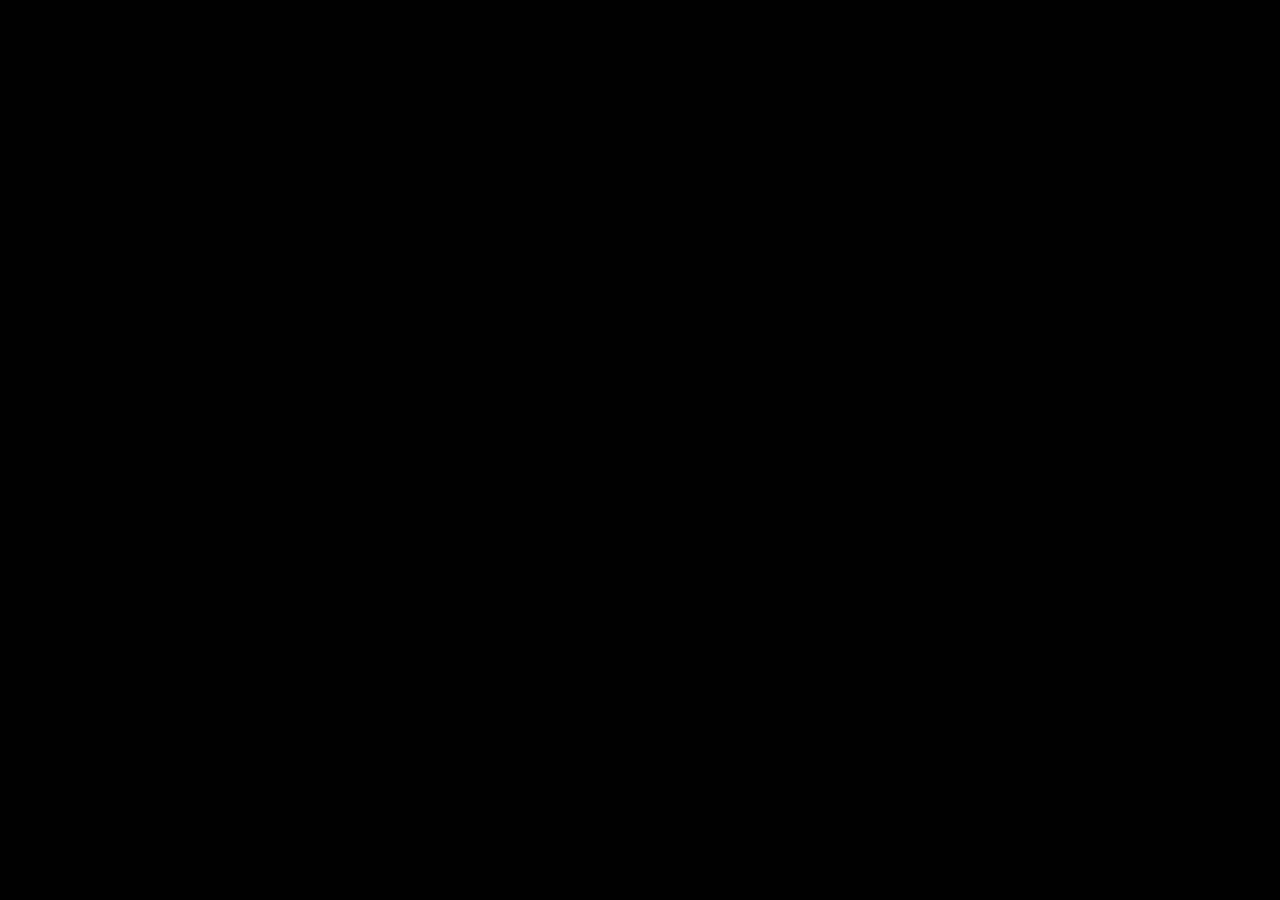
==== commit a9090a58: "Change title and simplify index.html structure Updated the title and removed the app container and t" ====
--- a/index.html
+++ b/index.html
@@ -3,86 +3,11 @@
 <head>
   <meta charset="UTF-8">
   <meta name="viewport" content="width=device-width, initial-scale=1.0, maximum-scale=1.0, user-scalable=no, viewport-fit=cover">
-  <title>Synapse Reef • Autonomous Neural Coral</title>
+  <title>Synapse Reef • Retro ASCII Terminal</title>
   <link rel="stylesheet" href="style.css">
 </head>
 <body>
-  <div class="app-container">
-    
-    <section class="viewport-section" id="viewport">
-      <div class="canvas-hud-header">
-        <div class="hud-title-group">
-          <h1>Synapse Reef</h1>
-        </div>
-        <div class="hud-badges">
-          <span>Regime: <strong id="hudRegime">Verdant Solstice</strong></span>
-          <span>Biomass: <strong id="hudBiomass">8320</strong></span>
-          <span>Entities: <strong id="hudEntities">65</strong></span>
-        </div>
-      </div>
-
-      <canvas id="reefCanvas"></canvas>
-
-      <div class="canvas-controls-bar">
-        <button class="control-btn" id="btnPause">Pause Substrate</button>
-        <button class="control-btn" id="btnStep">Step (100ms)</button>
-        <button class="control-btn" id="btnReseed">Reseed Reef</button>
-        <button class="control-btn" id="btnHeatPulse">Trigger Heat Pulse</button>
-        <label class="control-toggle">
-          <input type="checkbox" id="chkAudio" checked> Audio
-        </label>
-        <label class="control-toggle">
-          <input type="checkbox" id="chkSubstrate"> Substrate Fields
-        </label>
-      </div>
-    </section>
-
-    <div class="telemetry-drawer" id="telemetryDrawer">
-      <div class="drawer-header" id="drawerToggle">
-        <div class="drawer-pill"></div>
-        <div class="drawer-title-row">
-          <span>Live Substrate Telemetry</span>
-          <span id="drawerIndicator">▲ Expand</span>
-        </div>
-      </div>
-
-      <div class="drawer-content">
-        <div class="metric-card">
-          <div class="metric-label">Flora Mass</div>
-          <div class="metric-val" id="metricFlora">7900</div>
-        </div>
-        <div class="metric-card">
-          <div class="metric-label">Grazer Count</div>
-          <div class="metric-val" id="metricGrazer">42</div>
-        </div>
-        <div class="metric-card">
-          <div class="metric-label">Apex Biomass</div>
-          <div class="metric-val" id="metricApex">5</div>
-        </div>
-        <div class="metric-card">
-          <div class="metric-label">Benthic Crabs</div>
-          <div class="metric-val" id="metricCrabs">18</div>
-        </div>
-        <div class="metric-card">
-          <div class="metric-label">Nutrient Index</div>
-          <div class="metric-val" id="metricNutrient">1.13</div>
-        </div>
-        <div class="metric-card">
-          <div class="metric-label">Signal Entropy</div>
-          <div class="metric-val" id="metricEntropy">0.28</div>
-        </div>
-        <div class="metric-card metric-full">
-          <div class="metric-label">Environmental Regimes</div>
-          <div class="metric-val" style="font-size:0.85rem;" id="metricEnv">
-            Water Temp: 25.5°C | Solar Lux: 100% | pH: 8.15
-          </div>
-        </div>
-      </div>
-    </div>
-
-  </div>
-
-  <script src="audio-safety.js"></script>
+  <canvas id="reefCanvas"></canvas>
   <script src="main.js"></script>
 </body>
 </html>
--- a/style.css
+++ b/style.css
@@ -1,219 +1,72 @@
-:root {
-  --bg-primary: #050b08;
-  --bg-surface: #0a1712;
-  --bg-card: rgba(14, 28, 22, 0.78);
-  --border-color: rgba(46, 204, 113, 0.25);
-  --border-focus: rgba(46, 204, 113, 0.6);
-  --accent-green: #2ecc71;
-  --accent-emerald: #1abc9c;
-  --accent-amber: #f39c12;
-  --text-primary: #e0f2e9;
-  --text-secondary: #7f9f90;
-  --font-mono: 'Courier New', Courier, monospace;
+* {
+  box-sizing: border-box;
 }
 
-* {
-  box-sizing: border-box;
+html,
+body {
   margin: 0;
-  padding: 0;
-  -webkit-tap-highlight-color: transparent;
+  width: 100%;
+  min-height: 100%;
+  background: #020b08;
+  color: #c9d7cf;
+  font-family: "Courier New", monospace;
 }
 
 body {
-  background-color: var(--bg-primary);
-  color: var(--text-primary);
-  font-family: -apple-system, BlinkMacSystemFont, "Segoe UI", Roboto, Helvetica, Arial, sans-serif;
-  height: 100dvh;
-  width: 100vw;
-  overflow: hidden;
-  display: flex;
-  flex-direction: column;
+  min-height: 100vh;
+  overflow-x: hidden;
 }
 
 .app-container {
-  display: flex;
-  flex-direction: column;
-  height: 100%;
-  width: 100%;
   position: relative;
+  min-height: 100vh;
+  background: #020b08;
 }
 
 .viewport-section {
   position: relative;
-  flex: 1 1 auto;
   width: 100%;
-  height: 100%;
+  height: calc(100vh - 170px);
+  min-height: 520px;
   overflow: hidden;
-  background: radial-gradient(circle at center, #091e16 0%, #030806 100%);
+  background: #000;
 }
 
 #reefCanvas {
   position: absolute;
-  top: 0;
-  left: 0;
+  inset: 0;
+  z-index: 1;
+  display: block;
   width: 100%;
   height: 100%;
-  display: block;
+  background: #000;
+}
+
+.canvas-hud-header,
+.canvas-controls-bar {
+  position: relative;
+  z-index: 5;
 }
 
 .canvas-hud-header {
-  position: absolute;
-  top: 10px;
-  left: 10px;
-  right: 10px;
-  display: flex;
-  align-items: center;
-  justify-content: space-between;
-  padding: 8px 12px;
-  background: var(--bg-card);
-  backdrop-filter: blur(10px);
-  -webkit-backdrop-filter: blur(10px);
-  border: 1px solid var(--border-color);
-  border-radius: 10px;
-  z-index: 10;
   pointer-events: none;
-}
-
-.hud-title-group h1 {
-  font-size: 0.85rem;
-  letter-spacing: 0.08em;
-  text-transform: uppercase;
-  color: var(--accent-green);
-  font-family: var(--font-mono);
-}
-
-.hud-badges {
-  display: flex;
-  gap: 12px;
-  font-family: var(--font-mono);
-  font-size: 0.72rem;
-  color: var(--text-secondary);
-}
-
-.hud-badges span strong {
-  color: var(--text-primary);
 }
 
 .canvas-controls-bar {
   position: absolute;
+  left: 0;
+  right: 0;
   bottom: 12px;
-  left: 10px;
-  right: 10px;
-  display: flex;
-  flex-wrap: wrap;
-  gap: 6px;
-  z-index: 10;
-}
-
-.control-btn {
-  background: var(--bg-card);
-  color: var(--text-primary);
-  border: 1px solid var(--border-color);
-  backdrop-filter: blur(8px);
-  -webkit-backdrop-filter: blur(8px);
-  padding: 6px 10px;
-  border-radius: 6px;
-  font-size: 0.75rem;
-  font-family: var(--font-mono);
-  cursor: pointer;
-  transition: all 0.15s ease;
-}
-
-.control-btn:active {
-  background: var(--accent-green);
-  color: var(--bg-primary);
-}
-
-.control-toggle {
-  display: flex;
-  align-items: center;
-  gap: 5px;
-  font-size: 0.72rem;
-  font-family: var(--font-mono);
-  color: var(--text-secondary);
-  background: var(--bg-card);
-  padding: 4px 8px;
-  border-radius: 6px;
-  border: 1px solid var(--border-color);
+  z-index: 6;
 }
 
 .telemetry-drawer {
   position: relative;
-  background: var(--bg-surface);
-  border-top: 1px solid var(--border-color);
-  border-radius: 16px 16px 0 0;
-  z-index: 20;
-  display: flex;
-  flex-direction: column;
-  transition: max-height 0.3s cubic-bezier(0.16, 1, 0.3, 1);
-  max-height: 48px;
+  z-index: 10;
 }
 
-.telemetry-drawer.expanded {
-  max-height: 52dvh;
+button,
+input,
+label {
+  font: inherit;
 }
-
-.drawer-header {
-  display: flex;
-  flex-direction: column;
-  align-items: center;
-  padding: 6px 12px 10px 12px;
-  cursor: pointer;
-  user-select: none;
-}
-
-.drawer-pill {
-  width: 36px;
-  height: 4px;
-  background: rgba(255, 255, 255, 0.25);
-  border-radius: 2px;
-  margin-bottom: 6px;
-}
-
-.drawer-title-row {
-  width: 100%;
-  display: flex;
-  justify-content: space-between;
-  align-items: center;
-  font-family: var(--font-mono);
-  font-size: 0.75rem;
-  color: var(--accent-green);
-  text-transform: uppercase;
-}
-
-.drawer-content {
-  overflow-y: auto;
-  padding: 4px 12px 16px 12px;
-  display: grid;
-  grid-template-columns: repeat(2, 1fr);
-  gap: 8px;
-}
-
-.metric-card {
-  background: rgba(0, 0, 0, 0.35);
-  border: 1px solid rgba(46, 204, 113, 0.15);
-  border-radius: 8px;
-  padding: 8px;
-  display: flex;
-  flex-direction: column;
-  justify-content: space-between;
-}
-
-.metric-label {
-  font-size: 0.65rem;
-  text-transform: uppercase;
-  color: var(--text-secondary);
-  font-family: var(--font-mono);
-}
-
-.metric-val {
-  font-size: 1.1rem;
-  font-weight: 700;
-  color: var(--text-primary);
-  font-family: var(--font-mono);
-  margin-top: 2px;
-}
-
-.metric-full {
-  grid-column: span 2;
-}
